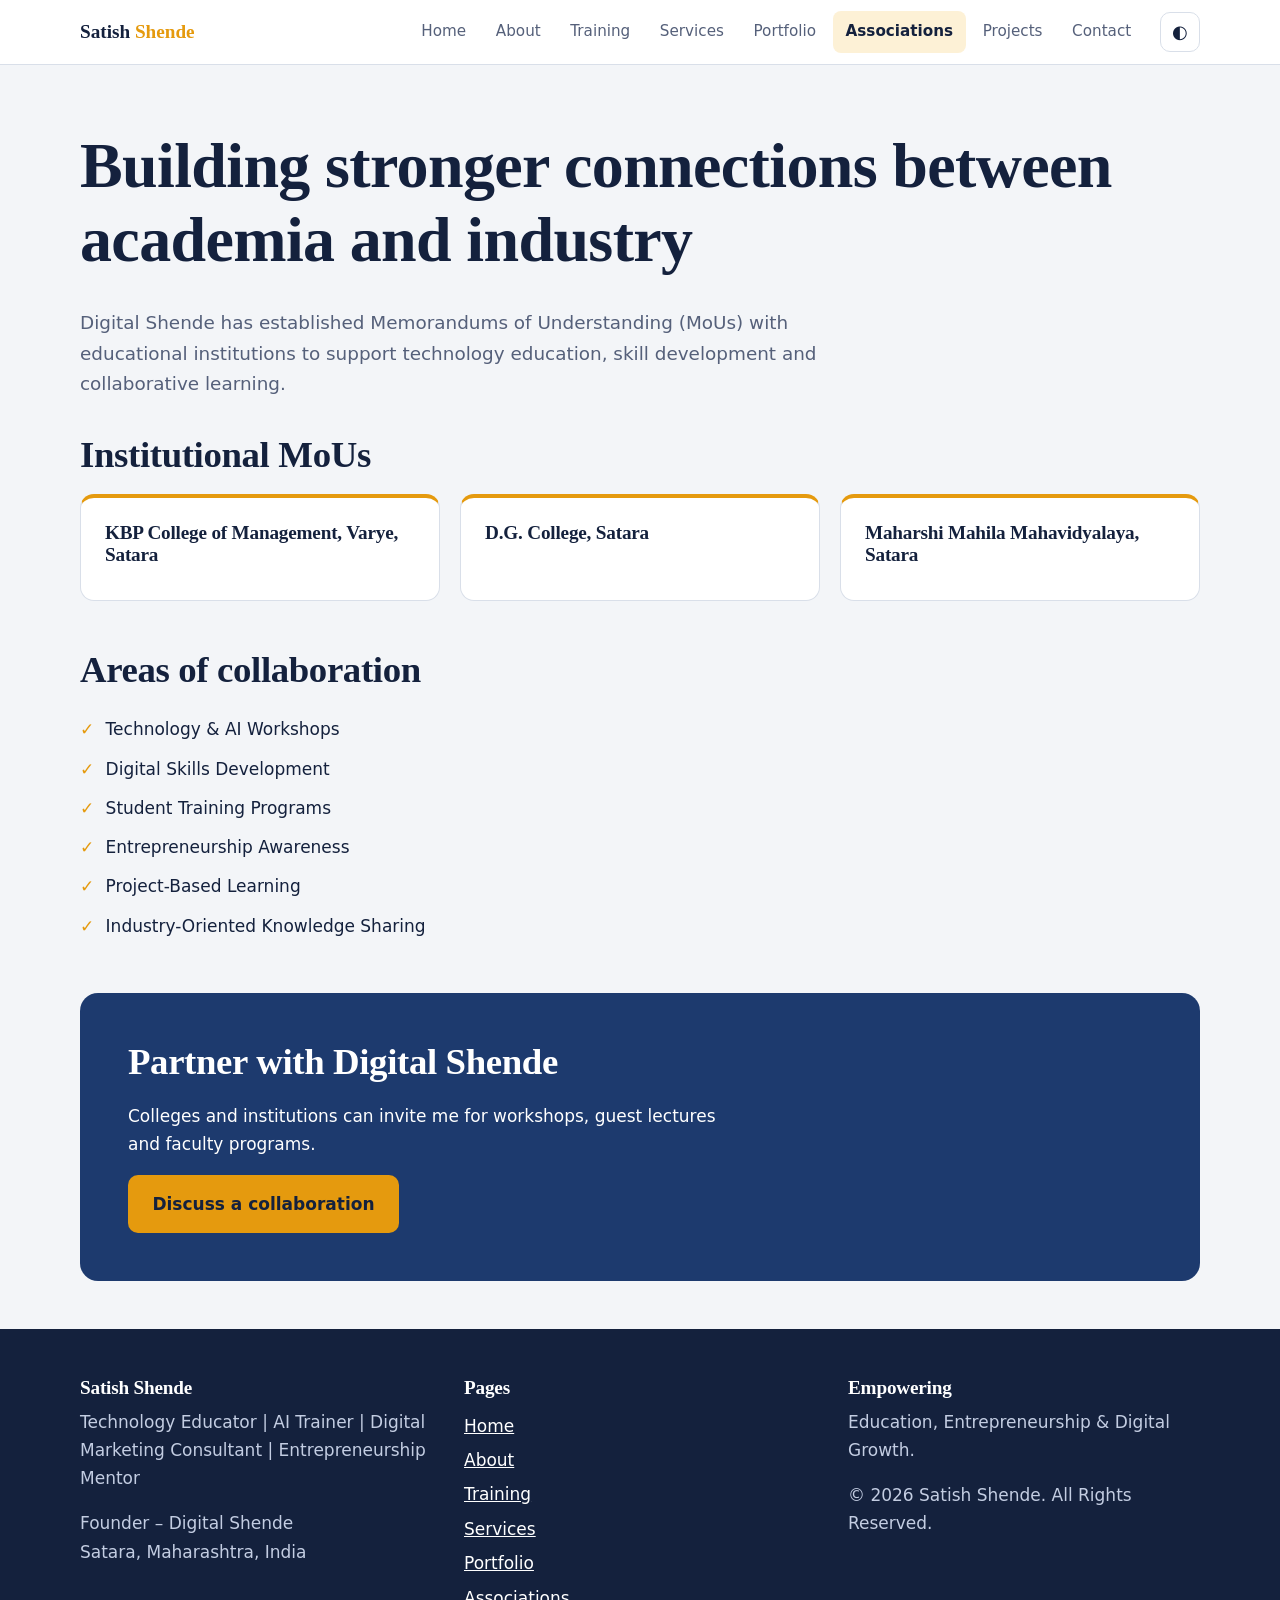
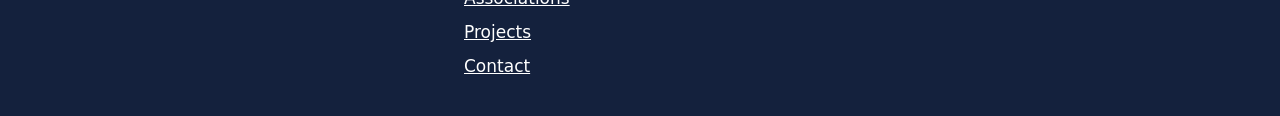
==== associations.html @ 35254731 "Add files via upload" ====
<!DOCTYPE html>
<html lang="en">
<head>
<meta charset="utf-8">
<meta name="viewport" content="width=device-width, initial-scale=1, viewport-fit=cover">
<title>Associations – Satish Shende | AI & Digital Transformation</title>
<meta name="description" content="Institutional MoUs and academia–industry collaboration by Digital Shende.">
<link rel="stylesheet" href="style.css">
</head>
<body>
<a href="#main" class="btn p" style="position:absolute;left:-999px" onfocus="this.style.left='8px'" onblur="this.style.left='-999px'">Skip to content</a>
<header class="site"><div class="wrap bar">
<a class="logo" href="index.html">Satish <span>Shende</span></a>
<nav id="nav" aria-label="Main"><ul><li><a href="index.html">Home</a></li><li><a href="about.html">About</a></li><li><a href="training.html">Training</a></li><li><a href="services.html">Services</a></li><li><a href="portfolio.html">Portfolio</a></li><li><a href="associations.html" aria-current="page">Associations</a></li><li><a href="projects.html">Projects</a></li><li><a href="contact.html">Contact</a></li></ul></nav>
<button class="icon-btn" id="theme" aria-label="Switch colour theme">◐</button>
<button class="icon-btn" id="menu" aria-label="Open menu" aria-expanded="false">☰</button>
</div></header>
<main id="main" tabindex="-1">
<div class="wrap page-head rise"><h1>Building stronger connections between academia and industry</h1><p>Digital Shende has established Memorandums of Understanding (MoUs) with educational institutions to support technology education, skill development and collaborative learning.</p></div>
<div class="wrap"><h2>Institutional MoUs</h2><div class="grid"><div class="card k"><h3>KBP College of Management, Varye, Satara</h3></div><div class="card k"><h3>D.G. College, Satara</h3></div><div class="card k"><h3>Maharshi Mahila Mahavidyalaya, Satara</h3></div></div>
<h2 style="margin-top:3rem">Areas of collaboration</h2><ul class="ticks"><li>Technology &amp; AI Workshops</li><li>Digital Skills Development</li><li>Student Training Programs</li><li>Entrepreneurship Awareness</li><li>Project-Based Learning</li><li>Industry-Oriented Knowledge Sharing</li></ul></div>
<div class="wrap"><div class="cta"><h2>Partner with Digital Shende</h2><p>Colleges and institutions can invite me for workshops, guest lectures and faculty programs.</p><a class="btn p" href="contact.html">Discuss a collaboration</a></div></div>
</main>
<footer class="site"><div class="wrap fcols">
<div><h3>Satish Shende</h3><p>Technology Educator | AI Trainer | Digital Marketing Consultant | Entrepreneurship Mentor</p><p>Founder – Digital Shende<br>Satara, Maharashtra, India</p></div>
<div><h3>Pages</h3><ul><li><a href="index.html">Home</a></li><li><a href="about.html">About</a></li><li><a href="training.html">Training</a></li><li><a href="services.html">Services</a></li><li><a href="portfolio.html">Portfolio</a></li><li><a href="associations.html">Associations</a></li><li><a href="projects.html">Projects</a></li><li><a href="contact.html">Contact</a></li></ul></div>
<div><h3>Empowering</h3><p>Education, Entrepreneurship &amp; Digital Growth.</p><p>© 2026 Satish Shende. All Rights Reserved.</p></div>
</div></footer>
<div id="toast" role="status" aria-live="polite"></div>
<script src="site.js"></script>
</body>
</html>
---- style.css ----
:root{--bg:#f3f5f8;--surface:#fff;--ink:#14213d;--muted:#55607a;--line:#d9dfe9;--brand:#1d3a6e;--brand-ink:#fff;--accent:#e59a0e;--accent-soft:#fdf1d6;--hero:#14213d;--hero-ink:#f3f5f8;
box-sizing:border-box;padding-top:env(safe-area-inset-top,0px);padding-bottom:env(safe-area-inset-bottom,0px);color-scheme:light}
@media (prefers-color-scheme:dark){:root:not([data-theme="light"]){--bg:#0e1626;--surface:#16213a;--ink:#eaeef6;--muted:#a3aec6;--line:#2a3857;--brand:#8fb2f5;--brand-ink:#0e1626;--accent:#f2b134;--accent-soft:#2c2a1d;--hero:#0a111f;color-scheme:dark}}
:root[data-theme="dark"]{--bg:#0e1626;--surface:#16213a;--ink:#eaeef6;--muted:#a3aec6;--line:#2a3857;--brand:#8fb2f5;--brand-ink:#0e1626;--accent:#f2b134;--accent-soft:#2c2a1d;--hero:#0a111f;color-scheme:dark}
*,*::before,*::after{box-sizing:border-box}
html{height:100%;scroll-padding-top:calc(env(safe-area-inset-top,0px) + 72px);scroll-behavior:smooth}
body{margin:0;background:var(--bg);color:var(--ink);font:17px/1.65 system-ui,-apple-system,"Segoe UI",Roboto,sans-serif;-webkit-font-smoothing:antialiased}
body::before{content:"";position:fixed;inset:0 0 auto;height:env(safe-area-inset-top,0px);background:var(--surface);z-index:30}
h1,h2,h3{font-family:Georgia,"Times New Roman",serif;line-height:1.15;margin:0 0 .5em;letter-spacing:-.01em}
h1{font-size:clamp(2.2rem,6vw,4rem)}h2{font-size:clamp(1.6rem,3.5vw,2.3rem)}h3{font-size:1.2rem}
p{margin:0 0 1em;max-width:68ch}a{color:var(--brand)}
:focus-visible{outline:3px solid var(--accent);outline-offset:2px;border-radius:4px}
.wrap{width:min(1120px,100% - 2.5rem);margin-inline:auto}
header.site{position:sticky;top:env(safe-area-inset-top,0px);z-index:20;background:var(--surface);border-bottom:1px solid var(--line)}
.bar{display:flex;align-items:center;gap:1rem;min-height:64px}
.logo{font:700 1.2rem Georgia,serif;text-decoration:none;color:var(--ink);margin-right:auto}
.logo span{color:var(--accent)}
nav ul{display:flex;gap:.25rem;list-style:none;margin:0;padding:0}
nav a{display:block;padding:.5rem .8rem;border-radius:8px;text-decoration:none;color:var(--muted);font-size:.95rem}
nav a:hover{color:var(--ink)}nav a[aria-current=page]{color:var(--ink);background:var(--accent-soft);font-weight:600}
.icon-btn{background:none;border:1px solid var(--line);color:var(--ink);width:40px;height:40px;border-radius:10px;cursor:pointer;font-size:1.1rem}
#menu{display:none}
@media(max-width:860px){#menu{display:block}nav{position:absolute;left:0;right:0;top:100%;background:var(--surface);border-bottom:1px solid var(--line);display:none}nav.open{display:block}nav ul{flex-direction:column;padding:.5rem 1.25rem 1rem}}
.hero{background:var(--hero);color:var(--hero-ink);padding:clamp(3rem,9vw,7rem) 0 clamp(3rem,7vw,5rem)}
.hero p{font-size:1.2rem;color:#c3cde2}
.hero h1 em{font-style:normal;color:var(--accent)}
.tags{display:flex;flex-wrap:wrap;gap:.5rem;margin:1.5rem 0}
.tags span{border:1px solid #3a4c76;border-radius:99px;padding:.25rem .9rem;font-size:.9rem;color:#dbe3f4}
.btn{display:inline-block;padding:.8rem 1.4rem;border-radius:10px;font-weight:600;text-decoration:none;border:2px solid transparent;cursor:pointer;font:inherit;font-weight:600}
.btn.p{background:var(--accent);color:#14213d}.btn.s{border-color:currentColor;color:inherit}
.btn.b{background:var(--brand);color:var(--brand-ink)}
.row{display:flex;gap:.8rem;flex-wrap:wrap}
section.blk{padding:clamp(2.5rem,6vw,4.5rem) 0}
.page-head{padding:clamp(2.5rem,6vw,4rem) 0 1rem}
.page-head p{font-size:1.15rem;color:var(--muted)}
.grid{display:grid;gap:1.25rem;grid-template-columns:repeat(auto-fit,minmax(250px,1fr))}
.card{background:var(--surface);border:1px solid var(--line);border-radius:14px;padding:1.5rem}
.card.k{border-top:4px solid var(--accent)}
.card p{color:var(--muted);margin:0}
ul.ticks{list-style:none;padding:0;margin:0}
ul.ticks li{padding:.35rem 0 .35rem 1.6rem;position:relative}
ul.ticks li::before{content:"✓";position:absolute;left:0;color:var(--accent);font-weight:700}
.quote{font:italic clamp(1.4rem,3vw,2rem)/1.35 Georgia,serif;border-left:5px solid var(--accent);padding:.25rem 0 .25rem 1.25rem;margin:2rem 0;max-width:30ch}
.flow{display:flex;flex-wrap:wrap;gap:.5rem;align-items:center;list-style:none;padding:0}
.flow li{background:var(--surface);border:1px solid var(--line);border-radius:99px;padding:.4rem 1rem}
.flow li+li::before{content:"›";margin-right:.6rem;color:var(--accent);font-weight:700}
details{background:var(--surface);border:1px solid var(--line);border-radius:12px;margin-bottom:.8rem}
summary{cursor:pointer;padding:1rem 1.25rem;font:600 1.15rem Georgia,serif;list-style:none;display:flex;justify-content:space-between;gap:1rem}
summary::after{content:"+";color:var(--accent);font-size:1.4rem;line-height:1}
details[open] summary::after{content:"–"}
details>div{padding:0 1.25rem 1.1rem}
.pills{display:flex;flex-wrap:wrap;gap:.5rem;margin:0 0 1.5rem}
.pills button{background:var(--surface);color:var(--ink);border:1px solid var(--line);border-radius:99px;padding:.4rem 1rem;cursor:pointer;font:inherit;font-size:.95rem}
.pills button[aria-pressed=true]{background:var(--brand);color:var(--brand-ink);border-color:var(--brand)}
.client{display:flex;justify-content:space-between;gap:1rem;padding:.7rem 1rem;background:var(--surface);border:1px solid var(--line);border-radius:10px}
.client small{color:var(--muted);white-space:nowrap}
.stats{display:grid;grid-template-columns:repeat(auto-fit,minmax(150px,1fr));gap:1rem;margin:2rem 0}
.stat{border-left:3px solid var(--accent);padding-left:1rem}.stat b{display:block;font:700 2.4rem Georgia,serif}
.stat span{color:var(--muted);font-size:.95rem}
.cta{background:var(--brand);color:var(--brand-ink);border-radius:18px;padding:clamp(1.5rem,4vw,3rem);margin:3rem 0}
.cta p{max-width:56ch}
form{display:grid;gap:1rem}
label{font-weight:600;display:grid;gap:.35rem}
input,select,textarea{font:inherit;padding:.7rem .9rem;border-radius:10px;border:1px solid var(--line);background:var(--surface);color:var(--ink);width:100%}
.err{color:#c0392b;font-size:.88rem;font-weight:400;min-height:1em}
#toast{position:fixed;left:50%;bottom:calc(env(safe-area-inset-bottom,0px) + 1.2rem);transform:translateX(-50%);background:var(--ink);color:var(--bg);padding:.8rem 1.2rem;border-radius:10px;opacity:0;pointer-events:none;transition:opacity .25s;z-index:40;max-width:90vw}
#toast.on{opacity:1}
footer.site{background:var(--hero);color:#c3cde2;padding:3rem 0 2rem;margin-top:3rem}
footer.site h3{color:#fff}footer.site a{color:#fff}
.fcols{display:grid;gap:2rem;grid-template-columns:repeat(auto-fit,minmax(220px,1fr))}
.fcols ul{list-style:none;padding:0;margin:0}.fcols li{padding:.2rem 0}
.rise{animation:rise .6s ease both}
@keyframes rise{from{opacity:0;transform:translateY(14px)}to{opacity:1;transform:none}}
@media(prefers-reduced-motion:reduce){*{animation:none!important;transition:none!important;scroll-behavior:auto!important}}
.client{align-items:flex-start}.client>div{display:grid;gap:.2rem}.wd{margin:0;font-size:.88rem;color:var(--muted);max-width:none}.wd b{color:var(--ink);font-weight:600}
.yr{display:inline-block;background:var(--accent-soft);color:var(--ink);border:1px solid var(--accent);border-radius:99px;padding:.1rem .8rem;font-size:.85rem;font-weight:600;margin-bottom:.8rem}
.side{display:grid;gap:.3rem;justify-items:end;align-content:start}.ongoing{background:#1f8a4c;color:#fff;border-radius:99px;padding:.1rem .7rem;font-size:.78rem;font-weight:600;white-space:nowrap}
.profile{display:flex;gap:2rem;align-items:center;flex-wrap:wrap;margin-bottom:1rem}.profile img{width:min(240px,100%);height:auto;aspect-ratio:1;object-fit:cover;border-radius:18px;border:4px solid var(--accent);background:var(--surface)}.profile>div{flex:1;min-width:260px}.profile p{font-size:1.1rem}
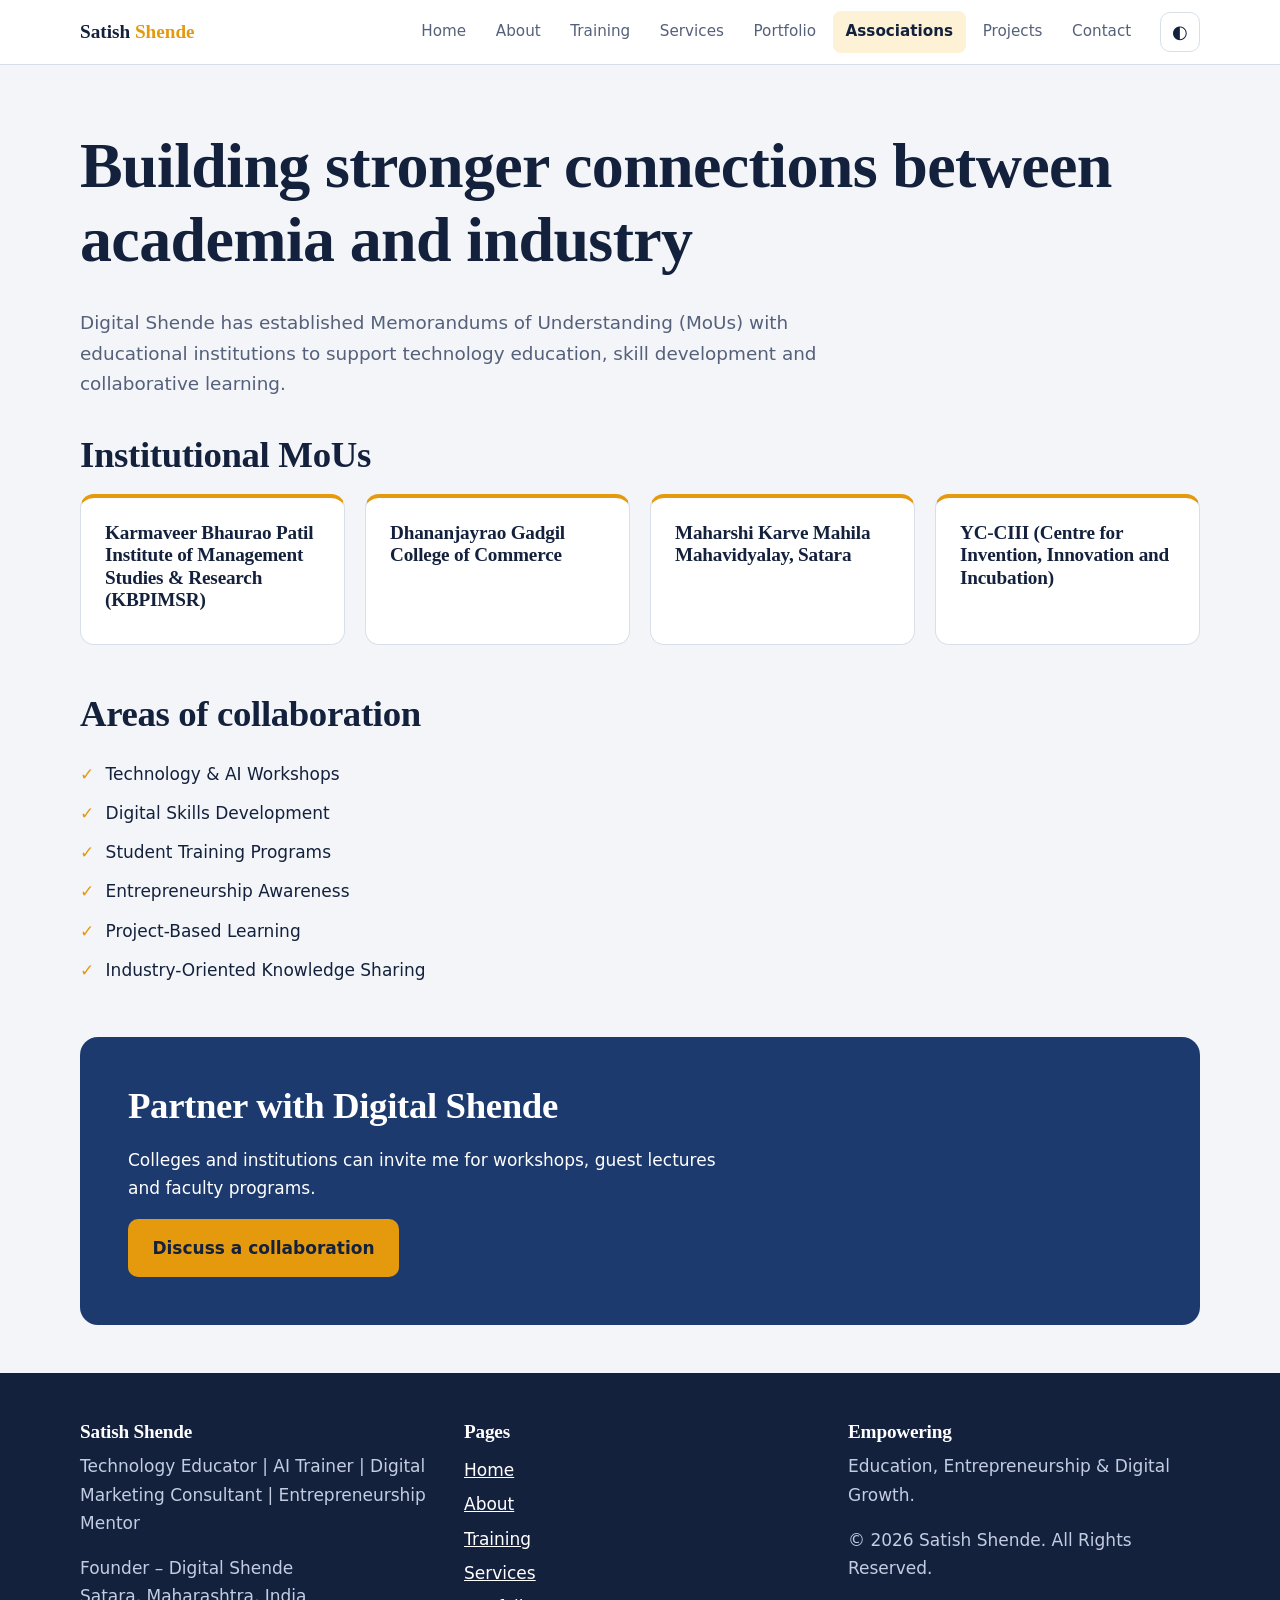
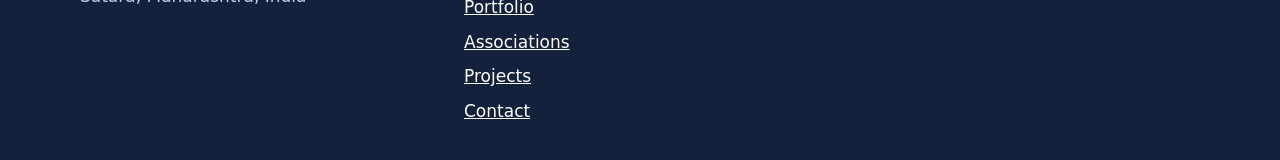
==== commit 92df7140: "Add files via upload" ====
--- a/associations.html
+++ b/associations.html
@@ -1,32 +1,34 @@
-<!DOCTYPE html>
-<html lang="en">
-<head>
-<meta charset="utf-8">
-<meta name="viewport" content="width=device-width, initial-scale=1, viewport-fit=cover">
-<title>Associations – Satish Shende | AI & Digital Transformation</title>
-<meta name="description" content="Institutional MoUs and academia–industry collaboration by Digital Shende.">
-<link rel="stylesheet" href="style.css">
-</head>
-<body>
-<a href="#main" class="btn p" style="position:absolute;left:-999px" onfocus="this.style.left='8px'" onblur="this.style.left='-999px'">Skip to content</a>
-<header class="site"><div class="wrap bar">
-<a class="logo" href="index.html">Satish <span>Shende</span></a>
-<nav id="nav" aria-label="Main"><ul><li><a href="index.html">Home</a></li><li><a href="about.html">About</a></li><li><a href="training.html">Training</a></li><li><a href="services.html">Services</a></li><li><a href="portfolio.html">Portfolio</a></li><li><a href="associations.html" aria-current="page">Associations</a></li><li><a href="projects.html">Projects</a></li><li><a href="contact.html">Contact</a></li></ul></nav>
-<button class="icon-btn" id="theme" aria-label="Switch colour theme">◐</button>
-<button class="icon-btn" id="menu" aria-label="Open menu" aria-expanded="false">☰</button>
-</div></header>
-<main id="main" tabindex="-1">
-<div class="wrap page-head rise"><h1>Building stronger connections between academia and industry</h1><p>Digital Shende has established Memorandums of Understanding (MoUs) with educational institutions to support technology education, skill development and collaborative learning.</p></div>
-<div class="wrap"><h2>Institutional MoUs</h2><div class="grid"><div class="card k"><h3>KBP College of Management, Varye, Satara</h3></div><div class="card k"><h3>D.G. College, Satara</h3></div><div class="card k"><h3>Maharshi Mahila Mahavidyalaya, Satara</h3></div></div>
-<h2 style="margin-top:3rem">Areas of collaboration</h2><ul class="ticks"><li>Technology &amp; AI Workshops</li><li>Digital Skills Development</li><li>Student Training Programs</li><li>Entrepreneurship Awareness</li><li>Project-Based Learning</li><li>Industry-Oriented Knowledge Sharing</li></ul></div>
-<div class="wrap"><div class="cta"><h2>Partner with Digital Shende</h2><p>Colleges and institutions can invite me for workshops, guest lectures and faculty programs.</p><a class="btn p" href="contact.html">Discuss a collaboration</a></div></div>
-</main>
-<footer class="site"><div class="wrap fcols">
-<div><h3>Satish Shende</h3><p>Technology Educator | AI Trainer | Digital Marketing Consultant | Entrepreneurship Mentor</p><p>Founder – Digital Shende<br>Satara, Maharashtra, India</p></div>
-<div><h3>Pages</h3><ul><li><a href="index.html">Home</a></li><li><a href="about.html">About</a></li><li><a href="training.html">Training</a></li><li><a href="services.html">Services</a></li><li><a href="portfolio.html">Portfolio</a></li><li><a href="associations.html">Associations</a></li><li><a href="projects.html">Projects</a></li><li><a href="contact.html">Contact</a></li></ul></div>
-<div><h3>Empowering</h3><p>Education, Entrepreneurship &amp; Digital Growth.</p><p>© 2026 Satish Shende. All Rights Reserved.</p></div>
-</div></footer>
-<div id="toast" role="status" aria-live="polite"></div>
-<script src="site.js"></script>
-</body>
-</html>
+<!DOCTYPE html>
+<html lang="en">
+<head>
+<meta charset="utf-8">
+<meta name="viewport" content="width=device-width, initial-scale=1, viewport-fit=cover">
+<title>Associations – Satish Shende | AI & Digital Transformation</title>
+<meta name="description" content="Institutional MoUs and academia–industry collaboration by Digital Shende.">
+<link rel="stylesheet" href="style.css">
+</head>
+<body>
+<a href="#main" class="btn p" style="position:absolute;left:-999px" onFocus="this.style.left='8px'" onBlur="this.style.left='-999px'">Skip to content</a>
+<header class="site"><div class="wrap bar">
+<a class="logo" href="index.html">Satish <span>Shende</span></a>
+<nav id="nav" aria-label="Main"><ul><li><a href="index.html">Home</a></li><li><a href="about.html">About</a></li><li><a href="training.html">Training</a></li><li><a href="services.html">Services</a></li><li><a href="portfolio.html">Portfolio</a></li><li><a href="associations.html" aria-current="page">Associations</a></li><li><a href="projects.html">Projects</a></li><li><a href="contact.html">Contact</a></li></ul></nav>
+<button class="icon-btn" id="theme" aria-label="Switch colour theme">◐</button>
+<button class="icon-btn" id="menu" aria-label="Open menu" aria-expanded="false">☰</button>
+</div></header>
+<main id="main" tabindex="-1">
+<div class="wrap page-head rise"><h1>Building stronger connections between academia and industry</h1><p>Digital Shende has established Memorandums of Understanding (MoUs) with educational institutions to support technology education, skill development and collaborative learning.</p></div>
+<div class="wrap"><h2>Institutional MoUs</h2><div class="grid"><div class="card k"><h3> Karmaveer Bhaurao Patil Institute of Management Studies & Research (KBPIMSR) </h3></div><div class="card k"><h3> Dhananjayrao Gadgil College of Commerce</h3></div><div class="card k"><h3>Maharshi Karve Mahila Mahavidyalay, Satara</h3></div>
+<div class="card k"><h3> YC-CIII (Centre for Invention, Innovation and Incubation)</h3></div>
+</div>
+<h2 style="margin-top:3rem">Areas of collaboration</h2><ul class="ticks"><li>Technology &amp; AI Workshops</li><li>Digital Skills Development</li><li>Student Training Programs</li><li>Entrepreneurship Awareness</li><li>Project-Based Learning</li><li>Industry-Oriented Knowledge Sharing</li></ul></div>
+<div class="wrap"><div class="cta"><h2>Partner with Digital Shende</h2><p>Colleges and institutions can invite me for workshops, guest lectures and faculty programs.</p><a class="btn p" href="contact.html">Discuss a collaboration</a></div></div>
+</main>
+<footer class="site"><div class="wrap fcols">
+<div><h3>Satish Shende</h3><p>Technology Educator | AI Trainer | Digital Marketing Consultant | Entrepreneurship Mentor</p><p>Founder – Digital Shende<br>Satara, Maharashtra, India</p></div>
+<div><h3>Pages</h3><ul><li><a href="index.html">Home</a></li><li><a href="about.html">About</a></li><li><a href="training.html">Training</a></li><li><a href="services.html">Services</a></li><li><a href="portfolio.html">Portfolio</a></li><li><a href="associations.html">Associations</a></li><li><a href="projects.html">Projects</a></li><li><a href="contact.html">Contact</a></li></ul></div>
+<div><h3>Empowering</h3><p>Education, Entrepreneurship &amp; Digital Growth.</p><p>© 2026 Satish Shende. All Rights Reserved.</p></div>
+</div></footer>
+<div id="toast" role="status" aria-live="polite"></div>
+<script src="site.js"></script>
+</body>
+</html>
